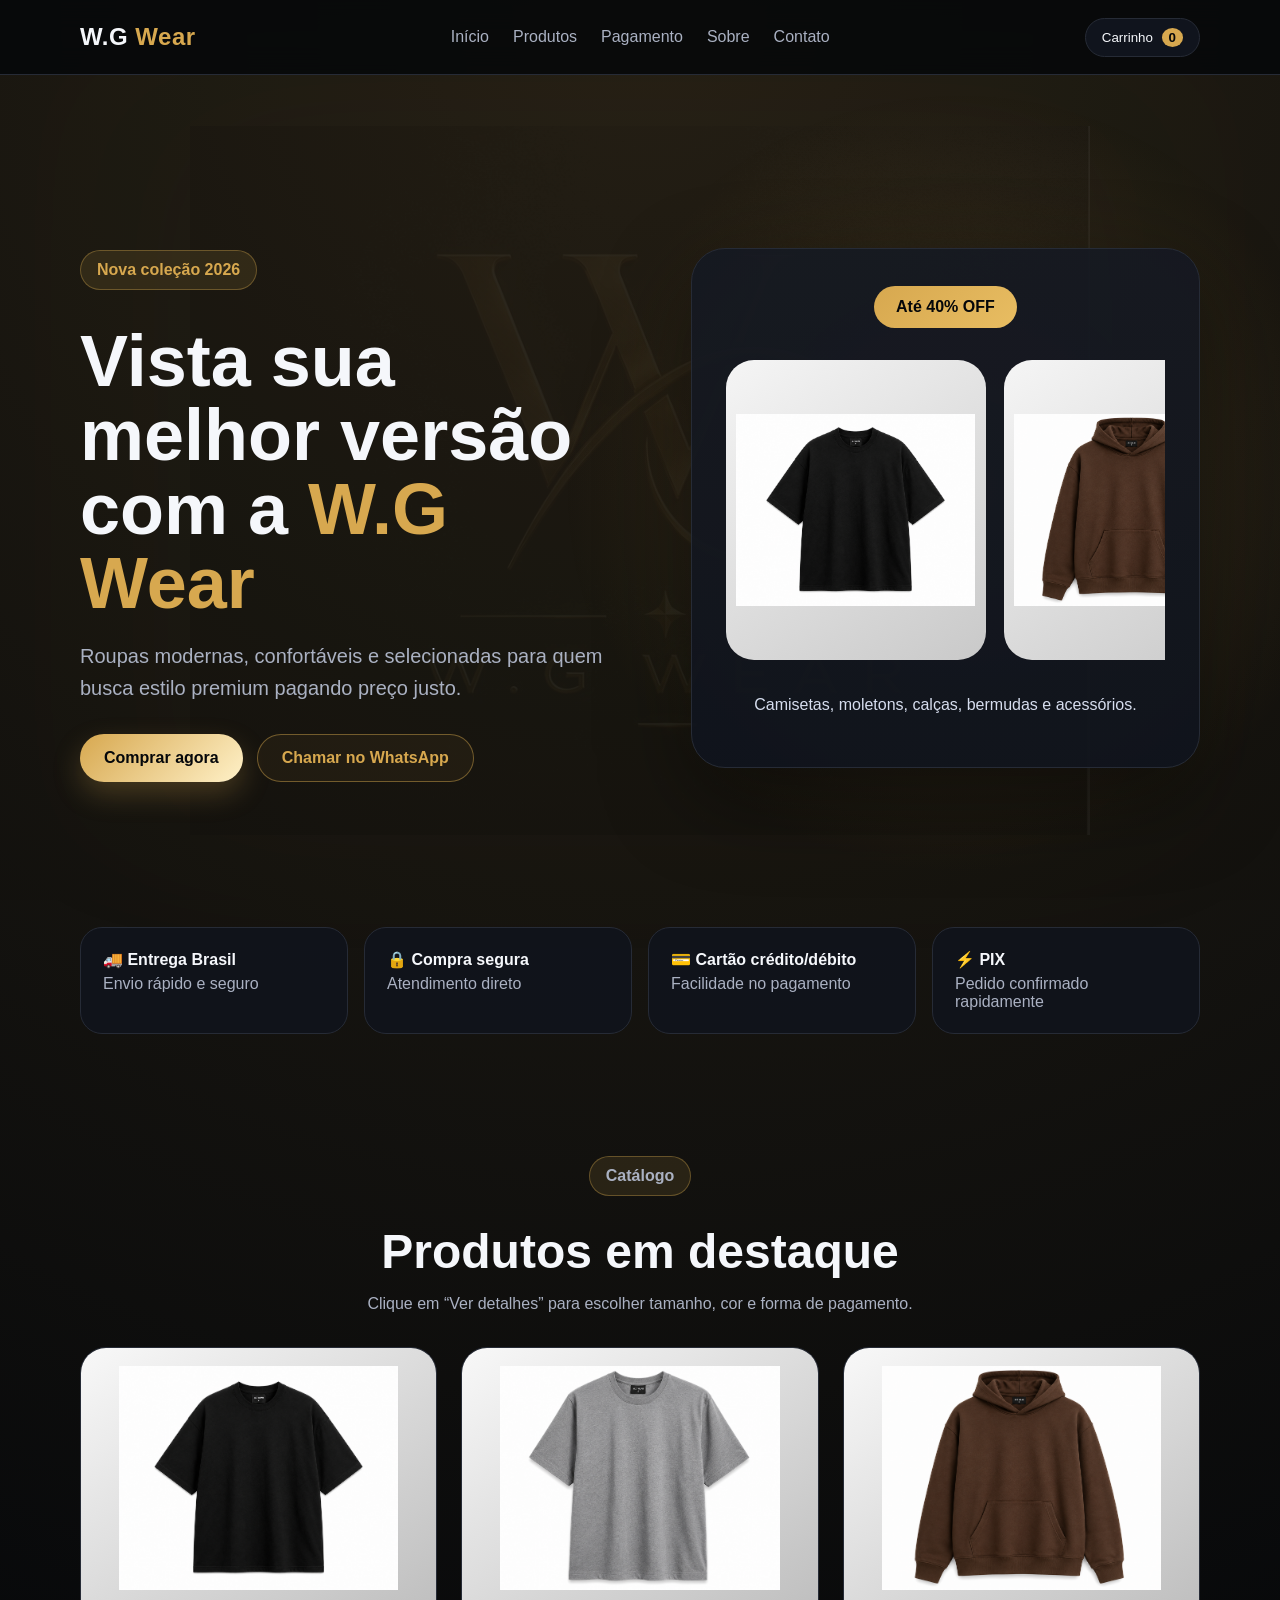
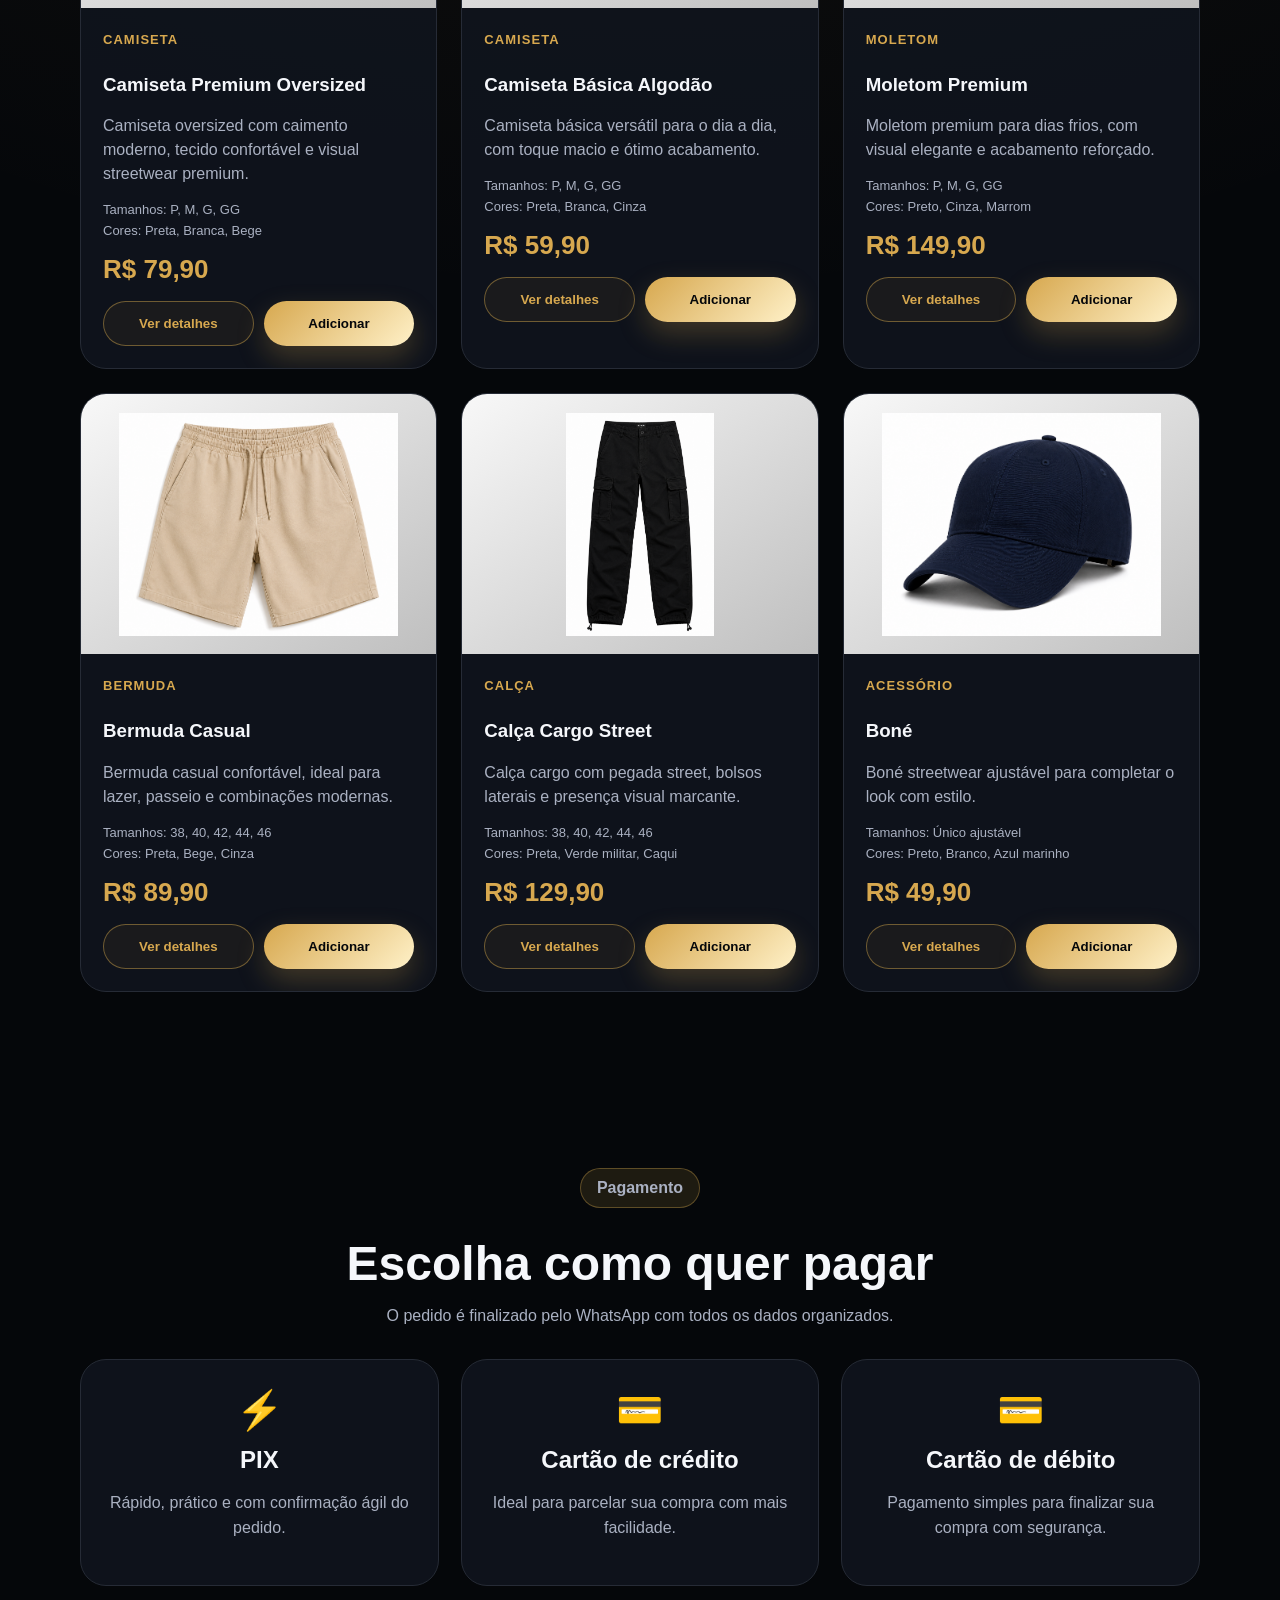
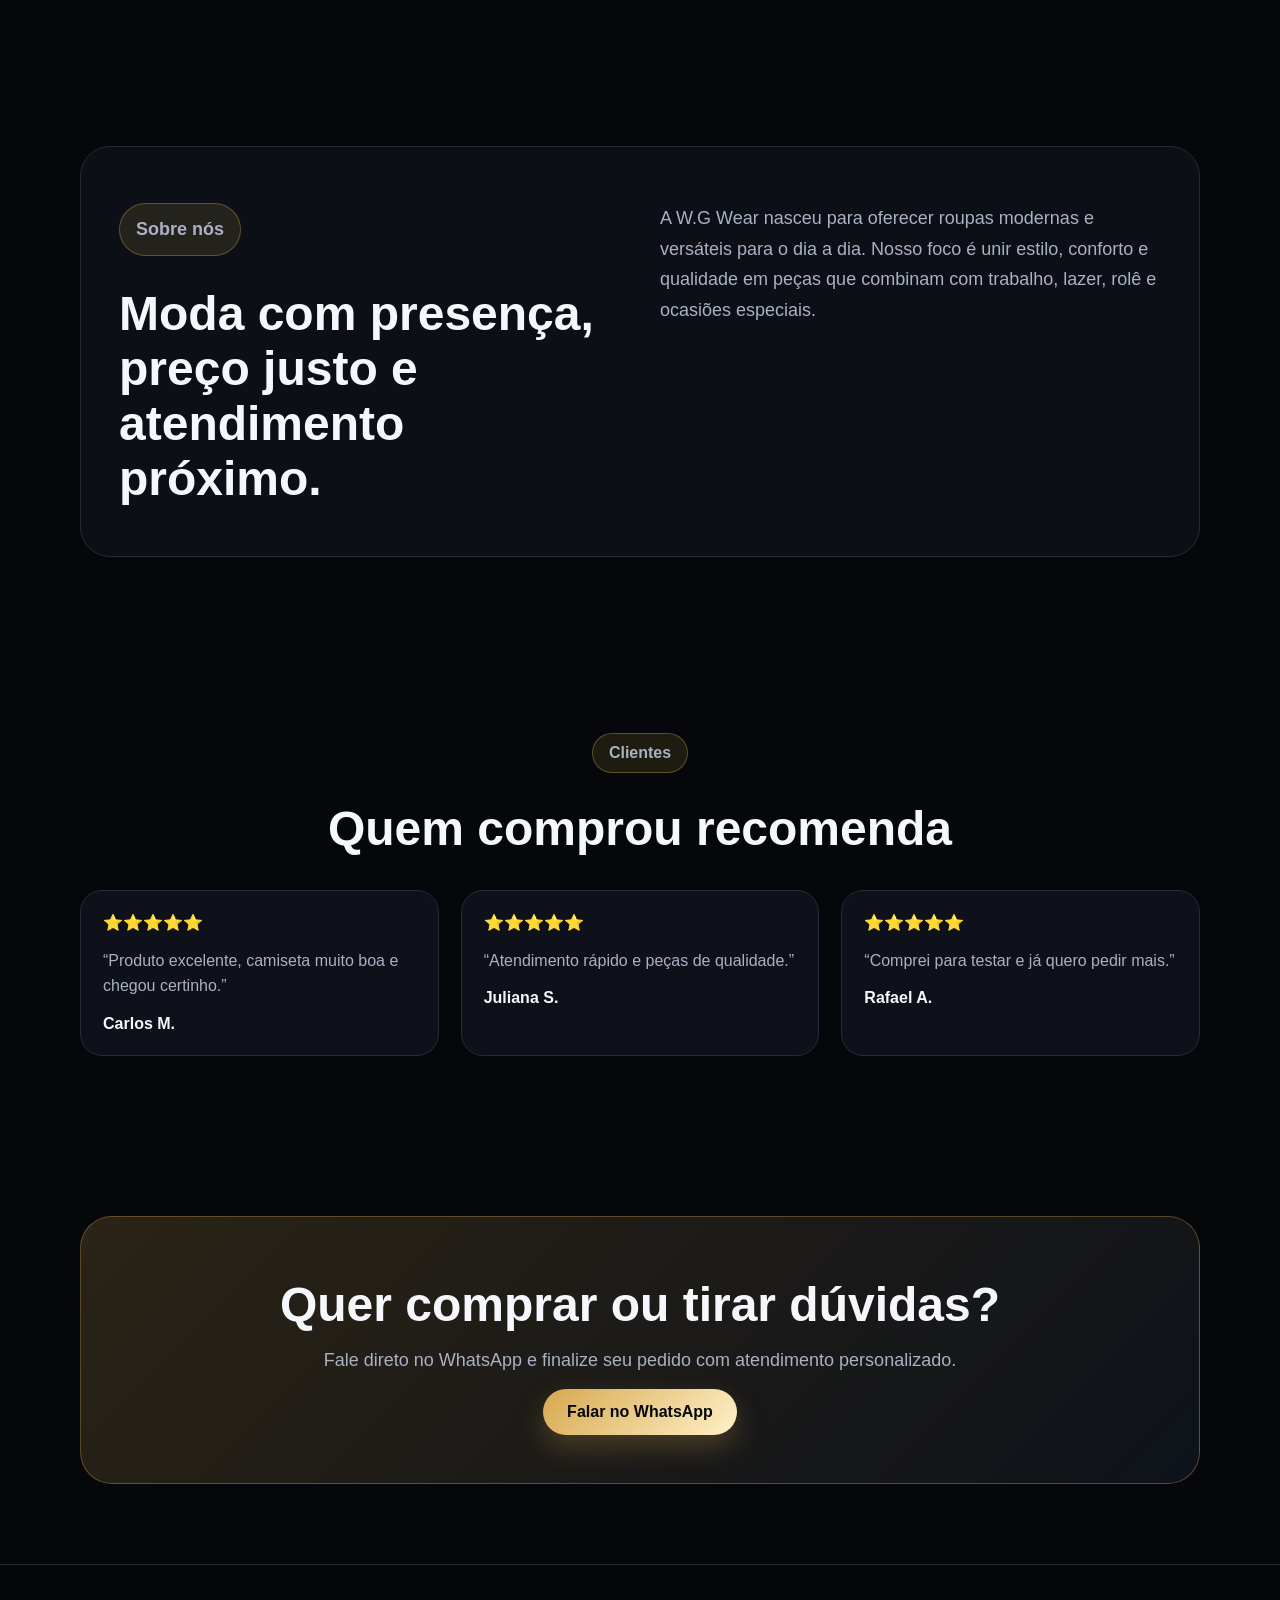
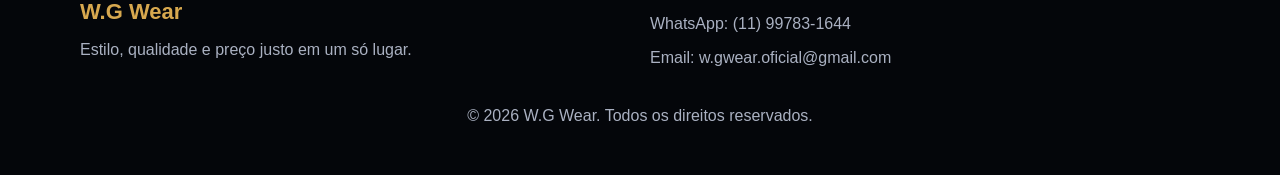
==== wemerson_imports_checkout_detalhes/index.html @ ca5bf0f8 "Add files via upload" ====
<!DOCTYPE html>
<html lang="pt-BR">
<head>
  <meta charset="UTF-8" />
  <meta name="viewport" content="width=device-width, initial-scale=1.0" />
  <title>W.G Wear | Moda Masculina e Feminina</title>
  <meta name="description" content="W.G Wear: roupas modernas, camisetas premium, moletons, bermudas e acessórios com PIX, cartão de crédito e débito." />
  <meta name="keywords" content="W.G Wear, loja de roupa, camisetas, moda masculina, streetwear, roupas importadas" />
  <meta name="author" content="W.G Wear" />
  <meta property="og:title" content="W.G Wear" />
  <meta property="og:description" content="Estilo, qualidade e preço justo em um só lugar." />
  <meta property="og:type" content="website" />
  <meta property="og:image" content="assets/logo-bg.png" />
  <link rel="icon" href="assets/logo-bg.png" type="image/png" />
  <link rel="stylesheet" href="style.css" />
</head>
<body>
  <div class="site-bg-logo" aria-hidden="true"></div>

  <header class="topbar">
    <div class="container nav">
      <a href="#inicio" class="brand">W.G <span>Wear</span></a>
      <nav class="menu" id="menu">
        <a href="#inicio">Início</a>
        <a href="#produtos">Produtos</a>
        <a href="#pagamento">Pagamento</a>
        <a href="#sobre">Sobre</a>
        <a href="#contato">Contato</a>
      </nav>
      <button class="cart-btn" onclick="toggleCart()">Carrinho <strong id="cartCount">0</strong></button>
      <button class="hamb" onclick="toggleMenu()" aria-label="Abrir menu">☰</button>
    </div>
  </header>

  <main id="inicio">
    <section class="hero">
      <div class="container hero-grid">
        <div class="hero-copy">
          <p class="tag">Nova coleção 2026</p>
          <h1>Vista sua melhor versão com a <span>W.G Wear</span></h1>
          <p class="hero-text">Roupas modernas, confortáveis e selecionadas para quem busca estilo premium pagando preço justo.</p>
          <div class="hero-actions">
            <a class="btn primary" href="#produtos">Comprar agora</a>
            <a class="btn secondary" href="https://wa.me/5511997831644?text=Ol%C3%A1%2C%20vim%20pelo%20site%20Wemerson%20Imports" target="_blank">Chamar no WhatsApp</a>
          </div>
        </div>

        <div class="hero-card">
          <div class="discount">Até 40% OFF</div>
          <div class="hero-slider" aria-label="Vitrine de roupas W.G Wear">
            <div class="hero-track">
              <div class="hero-slide"><img src="assets/Camiseta Primium Oversized Preta.png" alt="Camiseta oversized"></div>
              <div class="hero-slide"><img src="assets/moletom-premium.png" alt="Moletom premium"></div>
              <div class="hero-slide"><img src="assets/calca-cargo.png" alt="Calça cargo street"></div>
              <div class="hero-slide"><img src="assets/bermuda-casual.png" alt="Bermuda casual"></div>
              <div class="hero-slide"><img src="assets/bone-basico.png" alt="Boné"></div>
              <div class="hero-slide"><img src="assets/Camiseta Primium Oversized Preta.png" alt="Camiseta oversized"></div>
              <div class="hero-slide"><img src="assets/moletom-premium.png" alt="Moletom premium"></div>
              <div class="hero-slide"><img src="assets/calca-cargo.png" alt="Calça cargo street"></div>
              <div class="hero-slide"><img src="assets/bermuda-casual.png" alt="Bermuda casual"></div>
              <div class="hero-slide"><img src="assets/bone-basico.png" alt="Boné"></div>
            </div>
          </div>
          <p>Camisetas, moletons, calças, bermudas e acessórios.</p>
        </div>
      </div>
    </section>

    <section class="benefits">
      <div class="container benefits-grid">
        <div><strong>🚚 Entrega Brasil</strong><span>Envio rápido e seguro</span></div>
        <div><strong>🔒 Compra segura</strong><span>Atendimento direto</span></div>
        <div><strong>💳 Cartão crédito/débito</strong><span>Facilidade no pagamento</span></div>
        <div><strong>⚡ PIX</strong><span>Pedido confirmado rapidamente</span></div>
      </div>
    </section>

    <section id="produtos" class="products-section">
      <div class="container section-head">
        <p class="tag">Catálogo</p>
        <h2>Produtos em destaque</h2>
        <p>Clique em “Ver detalhes” para escolher tamanho, cor e forma de pagamento.</p>
      </div>
      <div class="container products" id="products"></div>
    </section>

    <section id="pagamento" class="payment-section">
      <div class="container section-head">
        <p class="tag">Pagamento</p>
        <h2>Escolha como quer pagar</h2>
        <p>O pedido é finalizado pelo WhatsApp com todos os dados organizados.</p>
      </div>
      <div class="container payment-grid">
        <article><span>⚡</span><h3>PIX</h3><p>Rápido, prático e com confirmação ágil do pedido.</p></article>
        <article><span>💳</span><h3>Cartão de crédito</h3><p>Ideal para parcelar sua compra com mais facilidade.</p></article>
        <article><span>💳</span><h3>Cartão de débito</h3><p>Pagamento simples para finalizar sua compra com segurança.</p></article>
      </div>
    </section>

    <section id="sobre" class="about">
      <div class="container about-grid">
        <div>
          <p class="tag">Sobre nós</p>
          <h2>Moda com presença, preço justo e atendimento próximo.</h2>
        </div>
        <p>A W.G Wear nasceu para oferecer roupas modernas e versáteis para o dia a dia. Nosso foco é unir estilo, conforto e qualidade em peças que combinam com trabalho, lazer, rolê e ocasiões especiais.</p>
      </div>
    </section>

    <section class="reviews">
      <div class="container section-head">
        <p class="tag">Clientes</p>
        <h2>Quem comprou recomenda</h2>
      </div>
      <div class="container reviews-grid">
        <article>⭐⭐⭐⭐⭐<p>“Produto excelente, camiseta muito boa e chegou certinho.”</p><strong>Carlos M.</strong></article>
        <article>⭐⭐⭐⭐⭐<p>“Atendimento rápido e peças de qualidade.”</p><strong>Juliana S.</strong></article>
        <article>⭐⭐⭐⭐⭐<p>“Comprei para testar e já quero pedir mais.”</p><strong>Rafael A.</strong></article>
      </div>
    </section>

    <section id="contato" class="contact">
      <div class="container contact-box">
        <h2>Quer comprar ou tirar dúvidas?</h2>
        <p>Fale direto no WhatsApp e finalize seu pedido com atendimento personalizado.</p>
        <a class="btn primary" href="https://wa.me/5511997831644?text=Ol%C3%A1%2C%20tenho%20interesse%20nos%20produtos%20da%20Wemerson%20Imports" target="_blank">Falar no WhatsApp</a>
      </div>
    </section>
  </main>

  <aside class="cart" id="cart">
    <div class="cart-head">
      <h3>Seu carrinho</h3>
      <button onclick="toggleCart()">×</button>
    </div>
    <div id="cartItems" class="cart-items"></div>
    <div class="cart-footer">
      <label for="paymentMethod">Forma de pagamento</label>
      <select id="paymentMethod" onchange="renderCart()">
        <option value="PIX">PIX</option>
        <option value="Cartão de crédito">Cartão de crédito</option>
        <option value="Cartão de débito">Cartão de débito</option>
      </select>
      <strong>Total: <span id="cartTotal">R$ 0,00</span></strong>
      <button class="btn primary full" onclick="abrirCheckout()">Finalizar Pedido</button>
    </div>
  </aside>

   <div class="modal" id="productModal" aria-hidden="true">
    <div class="modal-overlay" onclick="closeProductModal()"></div>

    <div
      class="modal-content"
      role="dialog"
      aria-modal="true"
      aria-label="Detalhes do produto"
    >
      <button
        class="modal-close"
        onclick="closeProductModal()"
      >
        ×
      </button>

      <div id="modalBody"></div>
    </div>
  </div>

  <!-- MODAL CHECKOUT -->

  <div id="checkoutModal" class="checkout-modal">

    <div class="checkout-content">

      <div class="checkout-head">
        <h2>Finalizar Pedido</h2>

        <button onclick="fecharCheckout()">
          ×
        </button>
      </div>

      <div class="checkout-form">

        <input
          type="text"
          id="nomeCliente"
          placeholder="Nome Completo"
          required
        >

        <input
          type="tel"
          id="telefoneCliente"
          placeholder="WhatsApp"
          required
        >

        <input
          type="text"
          id="cpfCliente"
          placeholder="CPF"
        >

        <input
          type="text"
          id="cepCliente"
          placeholder="CEP"
        >

        <input
          type="text"
          id="enderecoCliente"
          placeholder="Rua / Avenida"
        >

        <input
          type="text"
          id="numeroCliente"
          placeholder="Número"
        >

        <input
          type="text"
          id="complementoCliente"
          placeholder="Complemento"
        >

        <input
          type="text"
          id="bairroCliente"
          placeholder="Bairro"
        >

        <input
          type="text"
          id="cidadeCliente"
          placeholder="Cidade"
        >

        <label>
          Forma de pagamento
        </label>

        <select id="pagamentoCliente">

          <option value="PIX">
            PIX
          </option>

          <option value="Cartão de Crédito">
            Cartão de Crédito
          </option>

          <option value="Cartão de Débito">
            Cartão de Débito
          </option>

        </select>

        <button
          class="btn primary full"
          onclick="enviarPedidoWhatsapp()"
        >
          Finalizar Pedido
        </button>

      </div>

    </div>

  </div>

  <footer>
    <div class="container footer-grid">
      <div>
        <strong>W.G Wear</strong>
        <p>
          Estilo, qualidade e preço justo em um só lugar.
        </p>
      </div>

      <div>
        <p>WhatsApp: (11) 99783-1644</p>
        <p>Email: w.gwear.oficial@gmail.com</p>
      </div>
    </div>

    <p class="copy">
      © 2026 W.G Wear. Todos os direitos reservados.
    </p>
  </footer>

  <script src="script.js"></script>
</body>
</html>
---- wemerson_imports_checkout_detalhes/style.css ----
:root {
  --bg: #05070a;
  --card: #10141d;
  --card2: #151922;
  --text: #f5f7fb;
  --muted: #aab1c2;
  --gold: #d7a84f;
  --gold2: #fff1c8;
  --line: #262b36;
}
* {
  box-sizing: border-box;
}
html {
  scroll-behavior: smooth;
}
body {
  margin: 0;
  font-family: Arial, Helvetica, sans-serif;
  background:
    radial-gradient(
      circle at 50% 0%,
      rgba(215, 168, 79, 0.16),
      transparent 38%
    ),
    var(--bg);
  color: var(--text);
  overflow-x: hidden;
}
a {
  text-decoration: none;
  color: inherit;
}
.container {
  width: min(1120px, 92%);
  margin: auto;
}
.site-bg-logo{
    position: fixed;
    inset: 0;

    background-image: url('assets/logo-bg.png');
    background-repeat: no-repeat;

    background-position: center 14vh;
    background-size: min(85vw, 900px);

    opacity: 0.08;

    filter: drop-shadow(
        0 0 80px rgba(215,168,79,.35)
    );

    pointer-events: none;
    z-index: -1;
}

.site-bg-logo::after{
    content: "";
    position: absolute;
    inset: 0;
    background: rgba(5,7,10,.20);
}
.site-bg-logo:after {
  content: "";
  position: absolute;
  inset: 0;
  background: rgba(5, 7, 10, 0.35);
}
.topbar {
  position: sticky;
  top: 0;
  z-index: 20;
  background: rgba(5, 7, 10, 0.86);
  backdrop-filter: blur(14px);
  border-bottom: 1px solid var(--line);
}
.nav {
  height: 74px;
  display: flex;
  align-items: center;
  justify-content: space-between;
  gap: 20px;
}
.brand {
  font-size: 24px;
  font-weight: 900;
  letter-spacing: 0.5px;
}
.brand span,
.hero h1 span,
.tag {
  color: var(--gold);
}
.menu {
  display: flex;
  gap: 24px;
  color: var(--muted);
}
.menu a:hover {
  color: var(--gold);
}
.cart-btn,
.hamb {
  border: 1px solid var(--line);
  background: var(--card);
  color: var(--text);
  border-radius: 999px;
  padding: 11px 16px;
  cursor: pointer;
}
.cart-btn strong {
  background: var(--gold);
  color: #05070a;
  border-radius: 50%;
  padding: 2px 7px;
  margin-left: 5px;
}
.hamb {
  display: none;
}
.hero {
  min-height: calc(100vh - 74px);
  display: flex;
  align-items: center;
  position: relative;
}
.hero:before {
  content: "";
  position: absolute;
  inset: 0;
  background: radial-gradient(
    circle at 75% 50%,
    rgba(215, 168, 79, 0.16),
    transparent 38%
  );
  pointer-events: none;
}
.hero-grid {
  display: grid;
  grid-template-columns: 1.05fr 0.95fr;
  gap: 48px;
  align-items: center;
  position: relative;
}
.tag {
  display: inline-block;
  background: rgba(215, 168, 79, 0.12);
  border: 1px solid rgba(215, 168, 79, 0.35);
  padding: 10px 16px;
  border-radius: 999px;
  font-weight: 800;
}
.hero h1 {
  font-size: clamp(40px, 6vw, 72px);
  line-height: 1.03;
  margin: 18px 0;
}
.hero-text {
  font-size: 20px;
  color: var(--muted);
  max-width: 650px;
  line-height: 1.6;
}
.hero-actions {
  display: flex;
  gap: 14px;
  flex-wrap: wrap;
  margin-top: 30px;
}
.btn {
  display: inline-flex;
  align-items: center;
  justify-content: center;
  border: 0;
  border-radius: 999px;
  padding: 14px 24px;
  font-weight: 900;
  cursor: pointer;
  transition: 0.25s;
}
.btn.primary {
  background: linear-gradient(135deg, var(--gold), var(--gold2));
  color: #05070a;
  box-shadow: 0 12px 28px rgba(215, 168, 79, 0.25);
}
.btn.secondary {
  border: 1px solid rgba(215, 168, 79, 0.45);
  color: var(--gold);
  background: rgba(215, 168, 79, 0.06);
}
.btn:hover {
  transform: translateY(-3px);
}
.full {
  width: 100%;
}
.hero-card {
  background: linear-gradient(
    180deg,
    rgba(21, 25, 34, 0.92),
    rgba(16, 20, 29, 0.92)
  );
  border: 1px solid var(--line);
  border-radius: 34px;
  min-height: 520px;
  padding: 34px;
  display: flex;
  flex-direction: column;
  justify-content: center;
  align-items: center;
  text-align: center;
  box-shadow: 0 30px 90px rgba(0, 0, 0, 0.42);
  overflow: hidden;
}
.discount {
  background: linear-gradient(135deg, var(--gold), #e8bd62);
  color: #05070a;
  border-radius: 999px;
  font-weight: 900;
  padding: 12px 22px;
  margin-bottom: 24px;
}
.hero-slider {
  width: 100%;
  overflow: hidden;
  padding: 8px 0 20px;
}
.hero-track {
  display: flex;
  width: max-content;
  gap: 18px;
  animation: slideClothes 22s linear infinite;
}
.hero-slide {
  width: 260px;
  height: 300px;
  flex: 0 0 260px;
  background: linear-gradient(145deg, #f5f5f5, #c9c9c9);
  border-radius: 28px;
  display: flex;
  align-items: center;
  justify-content: center;
  overflow: hidden;
}
.hero-slide img {
  width: 92%;
  height: 92%;
  object-fit: contain;
}
.hero-card p {
  color: #d7deef;
}
@keyframes slideClothes {
  from {
    transform: translateX(0);
  }
  to {
    transform: translateX(calc(-50% - 45px));
  }
}
.benefits {
  padding: 26px 0;
}
.benefits-grid {
  display: grid;
  grid-template-columns: repeat(4, 1fr);
  gap: 16px;
}
.benefits-grid div,
.reviews-grid article {
  background: rgba(16, 20, 29, 0.88);
  border: 1px solid var(--line);
  border-radius: 22px;
  padding: 22px;
}
.benefits-grid span {
  display: block;
  color: var(--muted);
  margin-top: 6px;
}
.products-section,
.reviews,
.about,
.contact {
  padding: 80px 0;
}
.section-head {
  text-align: center;
  margin-bottom: 34px;
}
.section-head h2,
.about h2,
.contact h2 {
  font-size: clamp(32px, 4vw, 48px);
  margin: 12px 0;
}
.section-head p {
  color: var(--muted);
}
.products {
  display: grid;
  grid-template-columns: repeat(3, 1fr);
  gap: 24px;
}
.product {
  background: rgba(16, 20, 29, 0.9);
  border: 1px solid var(--line);
  border-radius: 26px;
  overflow: hidden;
  transition: 0.25s;
}
.product:hover {
  transform: translateY(-8px);
  border-color: rgba(215, 168, 79, 0.55);
}
.product-img {
  height: 260px;
  background: linear-gradient(145deg, #f8f8f8, #bfbfbf);
  display: flex;
  align-items: center;
  justify-content: center;
}
.product-img img {
  width: 86%;
  height: 86%;
  object-fit: contain;
  transition: 0.25s;
}
.product:hover img {
  transform: scale(1.06);
}
.product-body {
  padding: 22px;
}
.product-body p {
  color: var(--muted);
  line-height: 1.5;
}
.price {
  font-size: 26px;
  font-weight: 900;
  color: var(--gold);
  margin: 16px 0;
}
.about-grid {
  display: grid;
  grid-template-columns: 1fr 1fr;
  gap: 40px;
  background: rgba(16, 20, 29, 0.72);
  border: 1px solid var(--line);
  border-radius: 30px;
  padding: 38px;
}
.about-grid p {
  color: var(--muted);
  font-size: 18px;
  line-height: 1.7;
}
.reviews-grid {
  display: grid;
  grid-template-columns: repeat(3, 1fr);
  gap: 22px;
}
.reviews-grid p {
  color: var(--muted);
  line-height: 1.6;
}
.contact-box {
  text-align: center;
  background: linear-gradient(
    135deg,
    rgba(215, 168, 79, 0.18),
    rgba(16, 20, 29, 0.88)
  );
  border: 1px solid rgba(215, 168, 79, 0.35);
  border-radius: 32px;
  padding: 48px;
}
.contact-box p {
  color: var(--muted);
  font-size: 18px;
}
.cart {
  position: fixed;
  top: 0;
  right: -420px;
  width: min(400px, 94vw);
  height: 100vh;
  background: #0d1118;
  border-left: 1px solid var(--line);
  z-index: 30;
  transition: 0.3s;
  display: flex;
  flex-direction: column;
}
.cart.open {
  right: 0;
}
.cart-head,
.cart-footer {
  padding: 20px;
  border-bottom: 1px solid var(--line);
  display: flex;
  align-items: center;
  justify-content: space-between;
}
.cart-head button,
.cart-item button {
  background: transparent;
  color: var(--gold);
  border: 0;
  font-size: 24px;
  cursor: pointer;
}
.cart-items {
  padding: 20px;
  overflow: auto;
  flex: 1;
}
.cart-item {
  display: flex;
  justify-content: space-between;
  gap: 14px;
  border-bottom: 1px solid var(--line);
  padding: 14px 0;
}
.cart-footer {
  border-top: 1px solid var(--line);
  border-bottom: 0;
  display: block;
}
.cart-footer strong {
  display: block;
  margin-bottom: 15px;
  font-size: 20px;
}
footer {
  border-top: 1px solid var(--line);
  padding: 34px 0;
  background: rgba(5, 7, 10, 0.9);
}
.footer-grid {
  display: grid;
  grid-template-columns: 1fr 1fr;
  gap: 20px;
  color: var(--muted);
}
.footer-grid strong {
  color: var(--gold);
  font-size: 22px;
}
.copy {
  text-align: center;
  color: var(--muted);
  margin-top: 24px;
}
@media (max-width: 850px) {
  .menu {
    display: none;
    position: absolute;
    top: 74px;
    left: 0;
    right: 0;
    background: #080b10;
    border-bottom: 1px solid var(--line);
    padding: 20px;
    flex-direction: column;
  }
  .menu.open {
    display: flex;
  }
  .hamb {
    display: block;
  }
  .hero-grid,
  .about-grid,
  .footer-grid {
    grid-template-columns: 1fr;
  }
  .hero {
    padding: 50px 0;
  }
  .products,
  .reviews-grid,
  .benefits-grid {
    grid-template-columns: 1fr;
  }
  .hero-card {
    min-height: 420px;
  }
  .hero-slide {
    width: 210px;
    height: 240px;
    flex-basis: 210px;
  }
  .cart-btn {
    padding: 10px 12px;
  }
 .site-bg-logo{
    background-size:700px;
    background-position:center 220px;
}
}

/* Melhorias: detalhes do produto, opções e pagamentos */
.product-click {
  width: 100%;
  padding: 0;
  border: 0;
  background: transparent;
  cursor: pointer;
  display: block;
}
.product-category {
  display: inline-block;
  color: var(--gold);
  font-size: 13px;
  font-weight: 900;
  text-transform: uppercase;
  letter-spacing: 0.08em;
  margin-bottom: 8px;
}
.product-meta {
  display: grid;
  gap: 6px;
  margin: 14px 0;
  color: var(--muted);
  font-size: 13px;
}
.product-actions {
  display: grid;
  grid-template-columns: 1fr 1fr;
  gap: 10px;
}
.payment-section {
  padding: 80px 0;
}
.payment-grid {
  display: grid;
  grid-template-columns: repeat(3, 1fr);
  gap: 22px;
}
.payment-grid article {
  background: rgba(16, 20, 29, 0.9);
  border: 1px solid var(--line);
  border-radius: 26px;
  padding: 28px;
  text-align: center;
  transition: 0.25s;
}
.payment-grid article:hover {
  transform: translateY(-6px);
  border-color: rgba(215, 168, 79, 0.55);
}
.payment-grid span {
  font-size: 38px;
}
.payment-grid h3 {
  font-size: 24px;
  margin: 14px 0 8px;
}
.payment-grid p {
  color: var(--muted);
  line-height: 1.6;
}
.cart-footer label {
  display: block;
  color: var(--muted);
  margin: 0 0 8px;
}
.cart-footer select {
  width: 100%;
  padding: 13px 14px;
  margin-bottom: 18px;
  border-radius: 14px;
  border: 1px solid var(--line);
  background: #111722;
  color: var(--text);
  outline: none;
}
.cart-actions {
  display: flex;
  align-items: center;
  gap: 8px;
  flex-wrap: wrap;
  justify-content: flex-end;
}
.cart-actions button {
  background: rgba(215, 168, 79, 0.08);
  border: 1px solid rgba(215, 168, 79, 0.28);
  color: var(--gold);
  border-radius: 999px;
  padding: 7px 10px;
  font-size: 13px;
}
.cart-actions span {
  font-weight: 900;
  color: var(--text);
}
.modal {
  position: fixed;
  inset: 0;
  z-index: 60;
  display: none;
}
.modal.open {
  display: block;
}
.modal-overlay {
  position: absolute;
  inset: 0;
  background: rgba(0, 0, 0, 0.72);
  backdrop-filter: blur(8px);
}
.modal-content {
  position: relative;
  width: min(980px, 94vw);
  max-height: 90vh;
  overflow: auto;
  margin: 5vh auto;
  background: linear-gradient(
    180deg,
    rgba(21, 25, 34, 0.98),
    rgba(10, 13, 19, 0.98)
  );
  border: 1px solid rgba(215, 168, 79, 0.35);
  border-radius: 30px;
  box-shadow: 0 30px 110px rgba(0, 0, 0, 0.65);
  padding: 26px;
}
.modal-close {
  position: absolute;
  top: 18px;
  right: 18px;
  width: 42px;
  height: 42px;
  border-radius: 50%;
  border: 1px solid var(--line);
  background: #0b0f16;
  color: var(--gold);
  font-size: 26px;
  cursor: pointer;
  z-index: 2;
}
.modal-grid {
  display: grid;
  grid-template-columns: 0.9fr 1.1fr;
  gap: 30px;
  align-items: center;
}
.modal-img {
  min-height: 470px;
  background: linear-gradient(145deg, #f8f8f8, #c8c8c8);
  border-radius: 24px;
  display: flex;
  align-items: center;
  justify-content: center;
  overflow: hidden;
}
.modal-img img {
  width: 88%;
  height: 88%;
  object-fit: contain;
}
.modal-info h2 {
  font-size: clamp(30px, 4vw, 46px);
  margin: 6px 0 10px;
}
.modal-info p {
  color: var(--muted);
  line-height: 1.6;
}
.option-block {
  margin: 18px 0;
}
.option-block strong {
  display: block;
  margin-bottom: 10px;
}
.option-list {
  display: flex;
  gap: 10px;
  flex-wrap: wrap;
}
.option-btn {
  border: 1px solid var(--line);
  background: rgba(255, 255, 255, 0.04);
  color: var(--text);
  border-radius: 999px;
  padding: 10px 14px;
  cursor: pointer;
  font-weight: 800;
}
.option-btn.selected {
  background: linear-gradient(135deg, var(--gold), var(--gold2));
  color: #05070a;
  border-color: transparent;
}
.details-list {
  display: grid;
  grid-template-columns: 1fr 1fr;
  gap: 8px 14px;
  padding: 0;
  margin: 20px 0;
  list-style: none;
}
.details-list li {
  color: var(--muted);
  position: relative;
  padding-left: 18px;
}
.details-list li:before {
  content: "✓";
  position: absolute;
  left: 0;
  color: var(--gold);
  font-weight: 900;
}
.modal-info .btn {
  margin-top: 10px;
}
@media (max-width: 850px) {

  .product-actions,
  .payment-grid,
  .modal-grid,
  .details-list {
    grid-template-columns: 1fr;
  }

  .modal-img {
    min-height: 300px;
  }

  .modal-content {
    padding: 20px;
    margin: 3vh auto;
    max-height: 94vh;
  }

  .payment-section {
    padding: 55px 0;
  }

  .site-bg-logo {
    background-size: 75vw;
    background-position: center 120px;
  }

}
.checkout-modal{
    position:fixed;
    inset:0;
    background:rgba(0,0,0,.85);
    display:none;
    justify-content:center;
    align-items:center;
    z-index:99999;
}

.checkout-modal.active{
    display:flex;
}

.checkout-content{
    background:#111827;
    width:95%;
    max-width:650px;
    border-radius:20px;
    padding:25px;
}

.checkout-head{
    display:flex;
    justify-content:space-between;
    align-items:center;
    margin-bottom:20px;
}

.checkout-head button{
    background:none;
    border:none;
    color:white;
    font-size:28px;
    cursor:pointer;
}

.checkout-form{
    display:grid;
    gap:12px;
}

.checkout-form input,
.checkout-form select{
    padding:14px;
    border-radius:10px;
    border:1px solid #2b3442;
    background:#1a2130;
    color:white;
}
.checkout-modal{
  overflow-y:auto;
  padding:20px;
  align-items:flex-start;
}

.checkout-content{
  max-height:90vh;
  overflow-y:auto;
  margin:auto;
}

.checkout-form{
  padding-bottom:30px;
}

.checkout-form button{
  margin-top:10px;
  flex-shrink:0;
}
@media (max-width: 600px){
  .checkout-modal{
    padding:10px;
  }

  .checkout-content{
    max-height:95vh;
    width:100%;
    border-radius:16px;
  }

  .checkout-form input,
  .checkout-form select{
    min-height:52px;
  }
}
/* Correção Vercel - garante que a primeira seção apareça */
main#inicio {
  display: block;
  padding-top: 0;
}

.hero {
  display: flex !important;
  visibility: visible !important;
  opacity: 1 !important;
  min-height: calc(100vh - 74px);
  padding-top: 120px;
  padding-bottom: 80px;
  scroll-margin-top: 90px;
}

.products-section {
  padding-top: 80px;
}
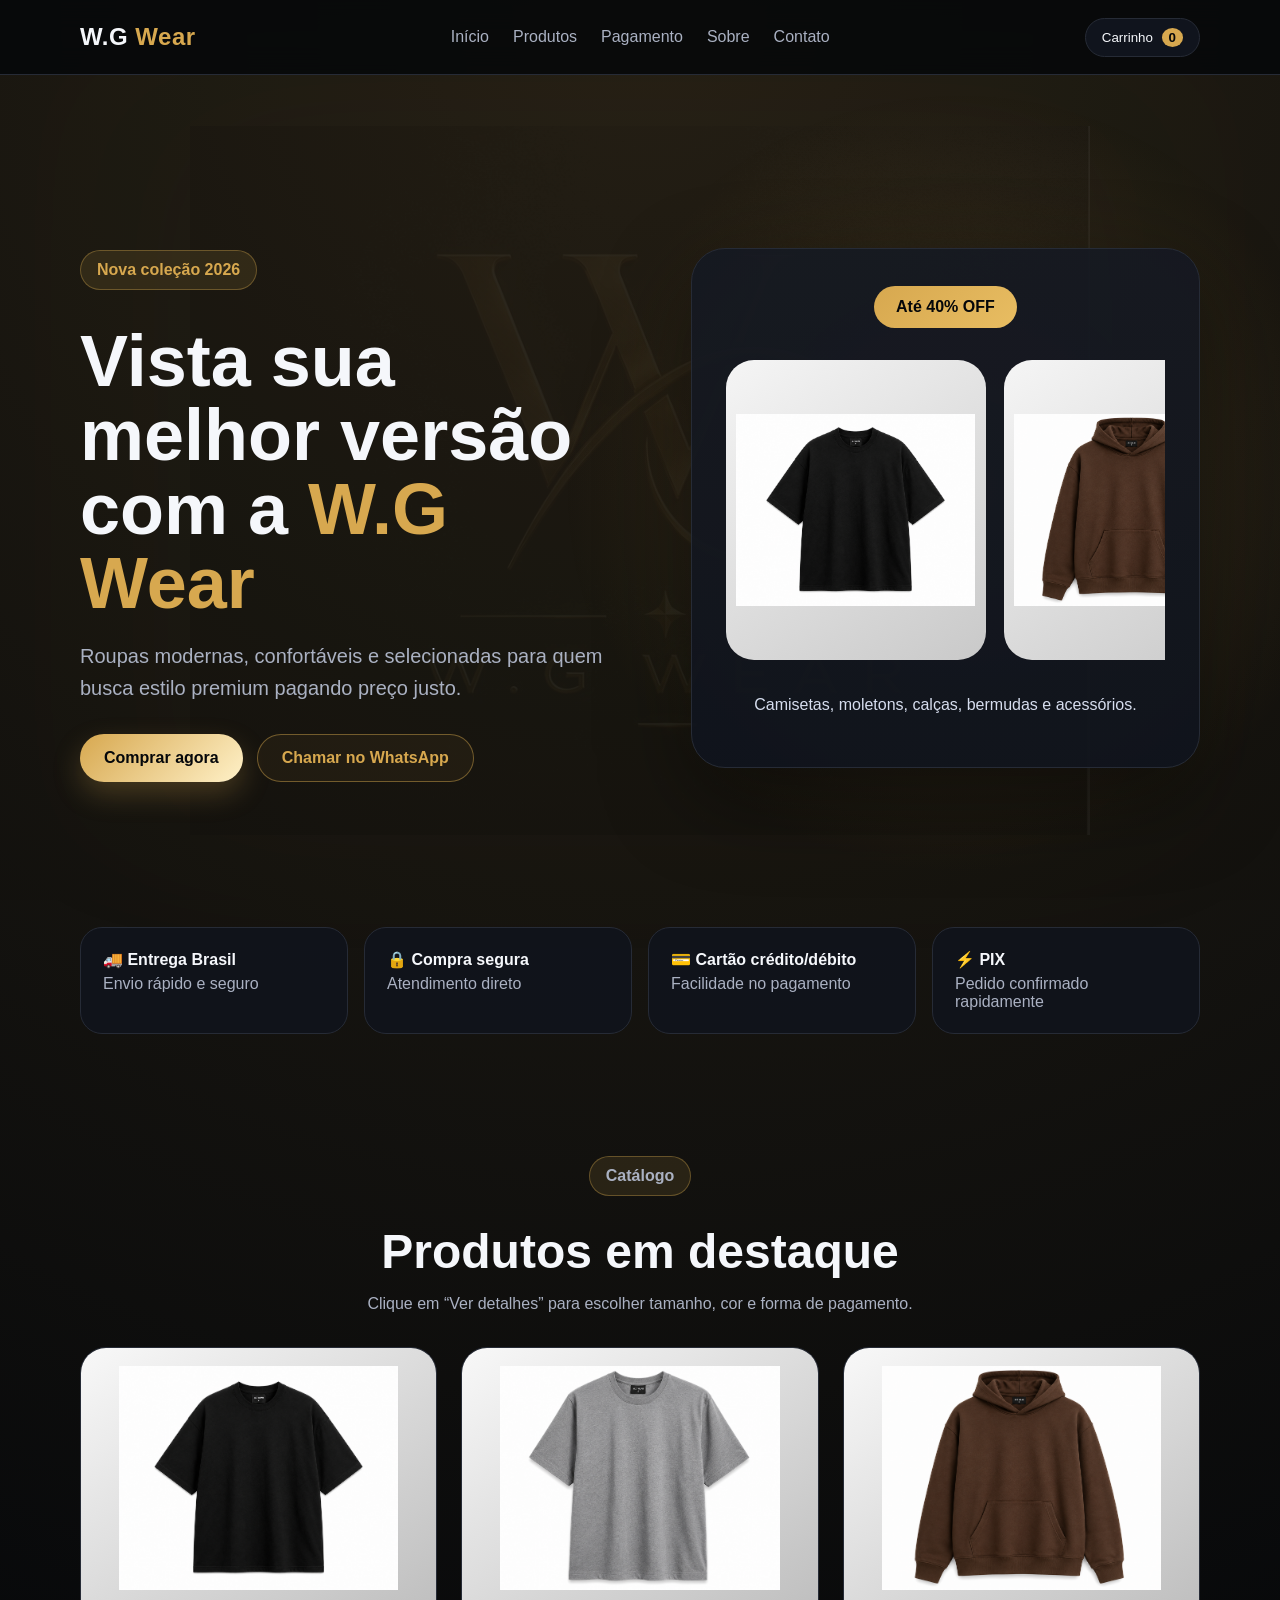
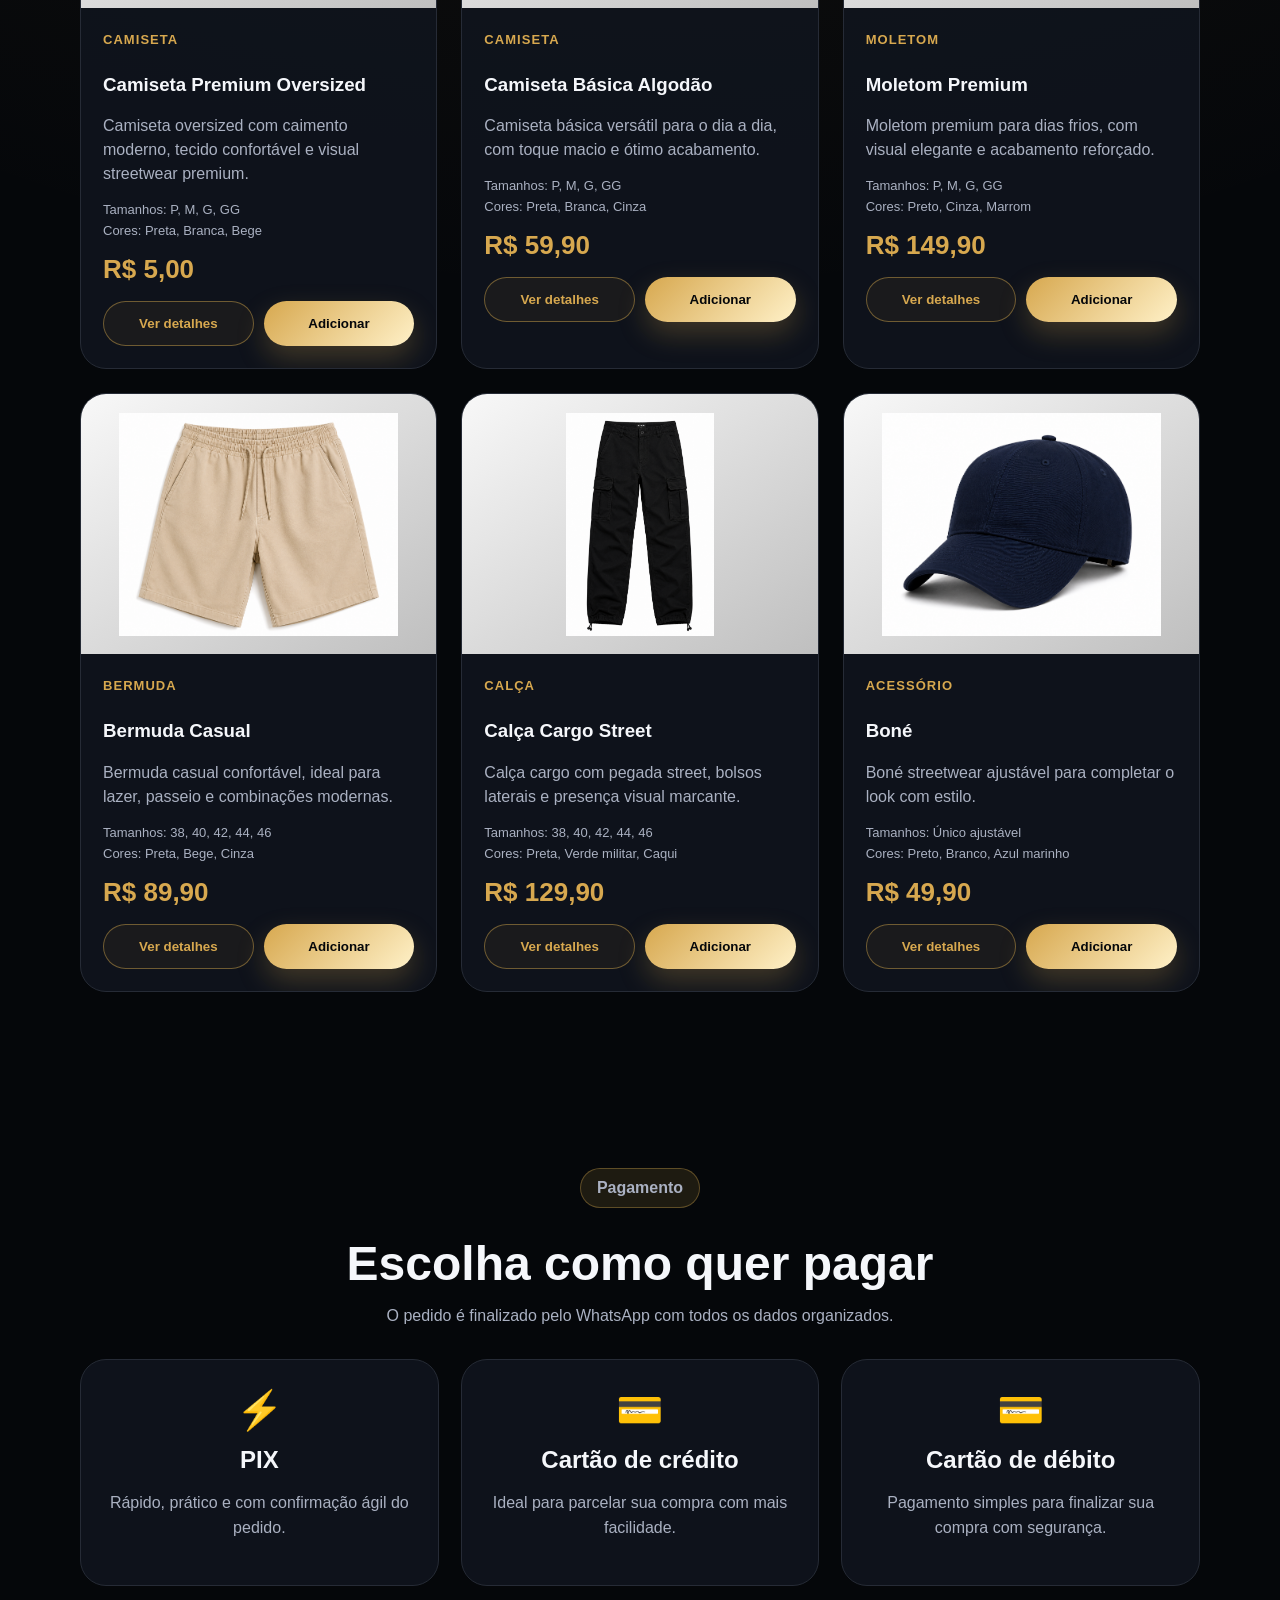
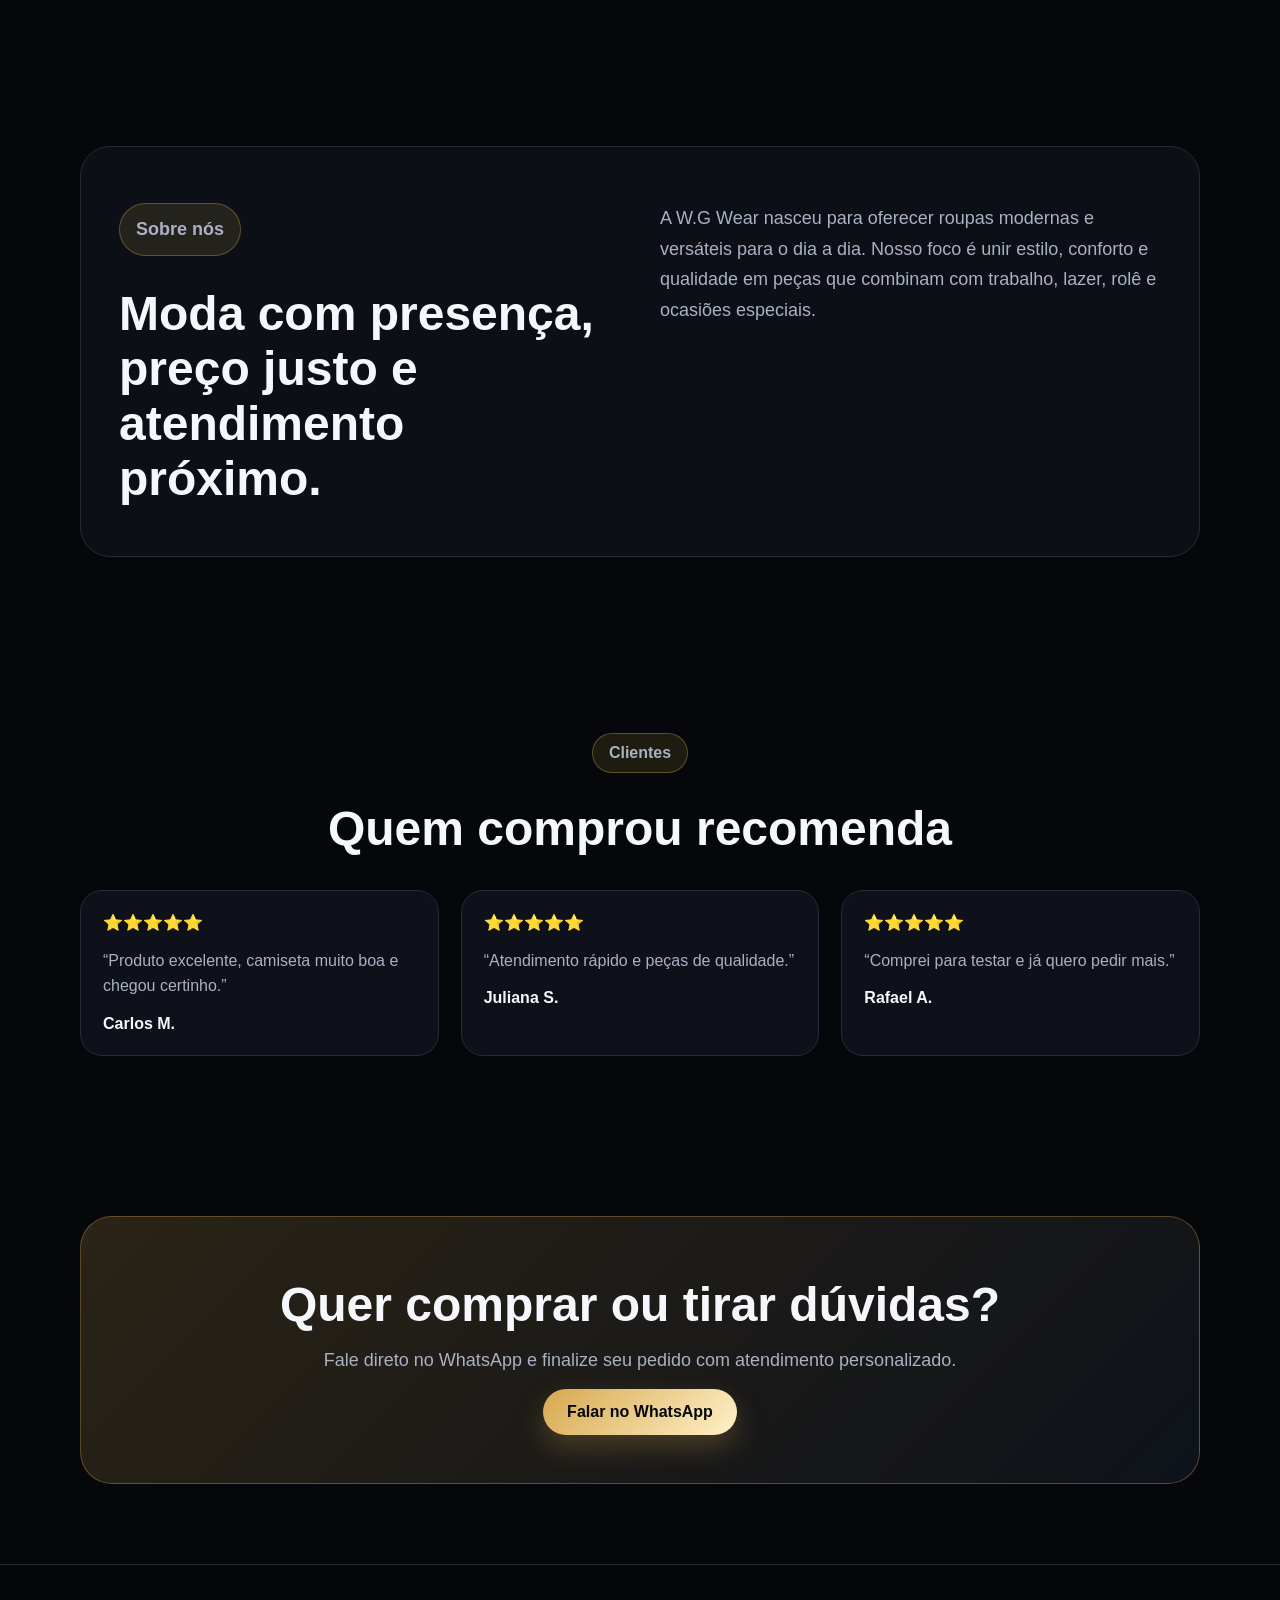
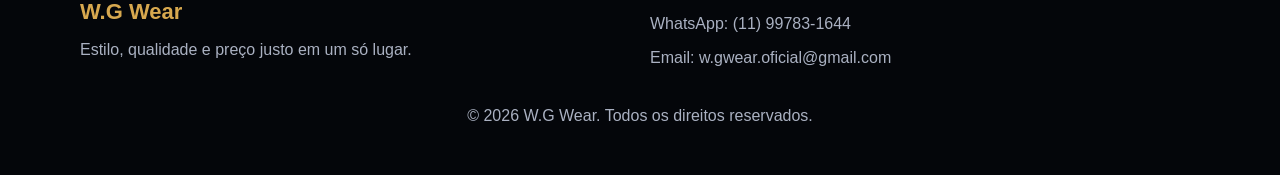
==== commit 8e6ddc69: "Add files via upload" ====
--- a/wemerson_imports_checkout_detalhes/index.html
+++ b/wemerson_imports_checkout_detalhes/index.html
@@ -41,7 +41,7 @@
           <p class="hero-text">Roupas modernas, confortáveis e selecionadas para quem busca estilo premium pagando preço justo.</p>
           <div class="hero-actions">
             <a class="btn primary" href="#produtos">Comprar agora</a>
-            <a class="btn secondary" href="https://wa.me/5511997831644?text=Ol%C3%A1%2C%20vim%20pelo%20site%20Wemerson%20Imports" target="_blank">Chamar no WhatsApp</a>
+            <a class="btn secondary" href="https://wa.me/5511997831644?text=Ol%C3%A1%2C%20vim%20pelo%20site%20W.G%20Wear%21%20Gostaria%20de%20mais%20informa%C3%A7%C3%B5es%20sobre%20os%20produtos." target="_blank">Chamar no WhatsApp</a>
           </div>
         </div>
 
@@ -183,114 +183,121 @@
       <div class="checkout-form">
 
         <input
-          type="text"
-          id="nomeCliente"
-          placeholder="Nome Completo"
-          required
-        >
-
-        <input
-          type="tel"
-          id="telefoneCliente"
-          placeholder="WhatsApp"
-          required
-        >
-
-        <input
-          type="text"
-          id="cpfCliente"
-          placeholder="CPF"
-        >
-
-        <input
-          type="text"
-          id="cepCliente"
-          placeholder="CEP"
-        >
-
-        <input
-          type="text"
-          id="enderecoCliente"
-          placeholder="Rua / Avenida"
-        >
-
-        <input
-          type="text"
-          id="numeroCliente"
-          placeholder="Número"
-        >
-
-        <input
-          type="text"
-          id="complementoCliente"
-          placeholder="Complemento"
-        >
-
-        <input
-          type="text"
-          id="bairroCliente"
-          placeholder="Bairro"
-        >
-
-        <input
-          type="text"
-          id="cidadeCliente"
-          placeholder="Cidade"
-        >
-
-        <label>
-          Forma de pagamento
-        </label>
-
-        <select id="pagamentoCliente">
-
-          <option value="PIX">
-            PIX
-          </option>
-
-          <option value="Cartão de Crédito">
-            Cartão de Crédito
-          </option>
-
-          <option value="Cartão de Débito">
-            Cartão de Débito
-          </option>
-
-        </select>
-
-        <button
-          class="btn primary full"
-          onclick="enviarPedidoWhatsapp()"
-        >
-          Finalizar Pedido
-        </button>
-
-      </div>
-
-    </div>
-
+  type="text"
+  id="nomeCliente"
+  placeholder="Nome Completo"
+  required
+>
+
+<input
+  type="tel"
+  id="telefoneCliente"
+  placeholder="WhatsApp"
+  required
+>
+
+<input
+  type="text"
+  id="cpfCliente"
+  placeholder="CPF"
+  required
+>
+
+<input
+  type="text"
+  id="cepCliente"
+  placeholder="CEP"
+  required
+>
+
+<input
+  type="text"
+  id="enderecoCliente"
+  placeholder="Rua / Avenida"
+  required
+>
+
+<input
+  type="text"
+  id="numeroCliente"
+  placeholder="Número"
+  required
+>
+
+<input
+  type="text"
+  id="complementoCliente"
+  placeholder="Complemento"
+  required
+>
+
+<input
+  type="text"
+  id="bairroCliente"
+  placeholder="Bairro"
+  required
+>
+
+<input
+  type="text"
+  id="cidadeCliente"
+  placeholder="Cidade"
+  required
+>
+
+<select id="pagamentoCliente" required>
+  <option value="" selected disabled>
+    Forma de pagamento
+  </option>
+
+  <option value="PIX">
+    PIX
+  </option>
+
+  <option value="Cartão de Crédito">
+    Cartão de Crédito
+  </option>
+
+  <option value="Cartão de Débito">
+    Cartão de Débito
+  </option>
+</select>
+
+<button
+  type="button"
+  id="btnFinalizarPagamento"
+  class="btn primary full"
+  onclick="finalizarPedidoMercadoPago()"
+>
+  Finalizar Pedido
+</button>
+
+</div>
+
+</div>
+
+</div>
+
+<footer>
+  <div class="container footer-grid">
+    <div>
+      <strong>W.G Wear</strong>
+      <p>
+        Estilo, qualidade e preço justo em um só lugar.
+      </p>
+    </div>
+
+    <div>
+      <p>WhatsApp: (11) 99783-1644</p>
+      <p>Email: w.gwear.oficial@gmail.com</p>
+    </div>
   </div>
 
-  <footer>
-    <div class="container footer-grid">
-      <div>
-        <strong>W.G Wear</strong>
-        <p>
-          Estilo, qualidade e preço justo em um só lugar.
-        </p>
-      </div>
-
-      <div>
-        <p>WhatsApp: (11) 99783-1644</p>
-        <p>Email: w.gwear.oficial@gmail.com</p>
-      </div>
-    </div>
-
-    <p class="copy">
-      © 2026 W.G Wear. Todos os direitos reservados.
-    </p>
-  </footer>
-
-  <script src="script.js"></script>
+  <p class="copy">
+    © 2026 W.G Wear. Todos os direitos reservados.
+  </p>
+</footer>
+
+<script src="script.js"></script>
 </body>
 </html>
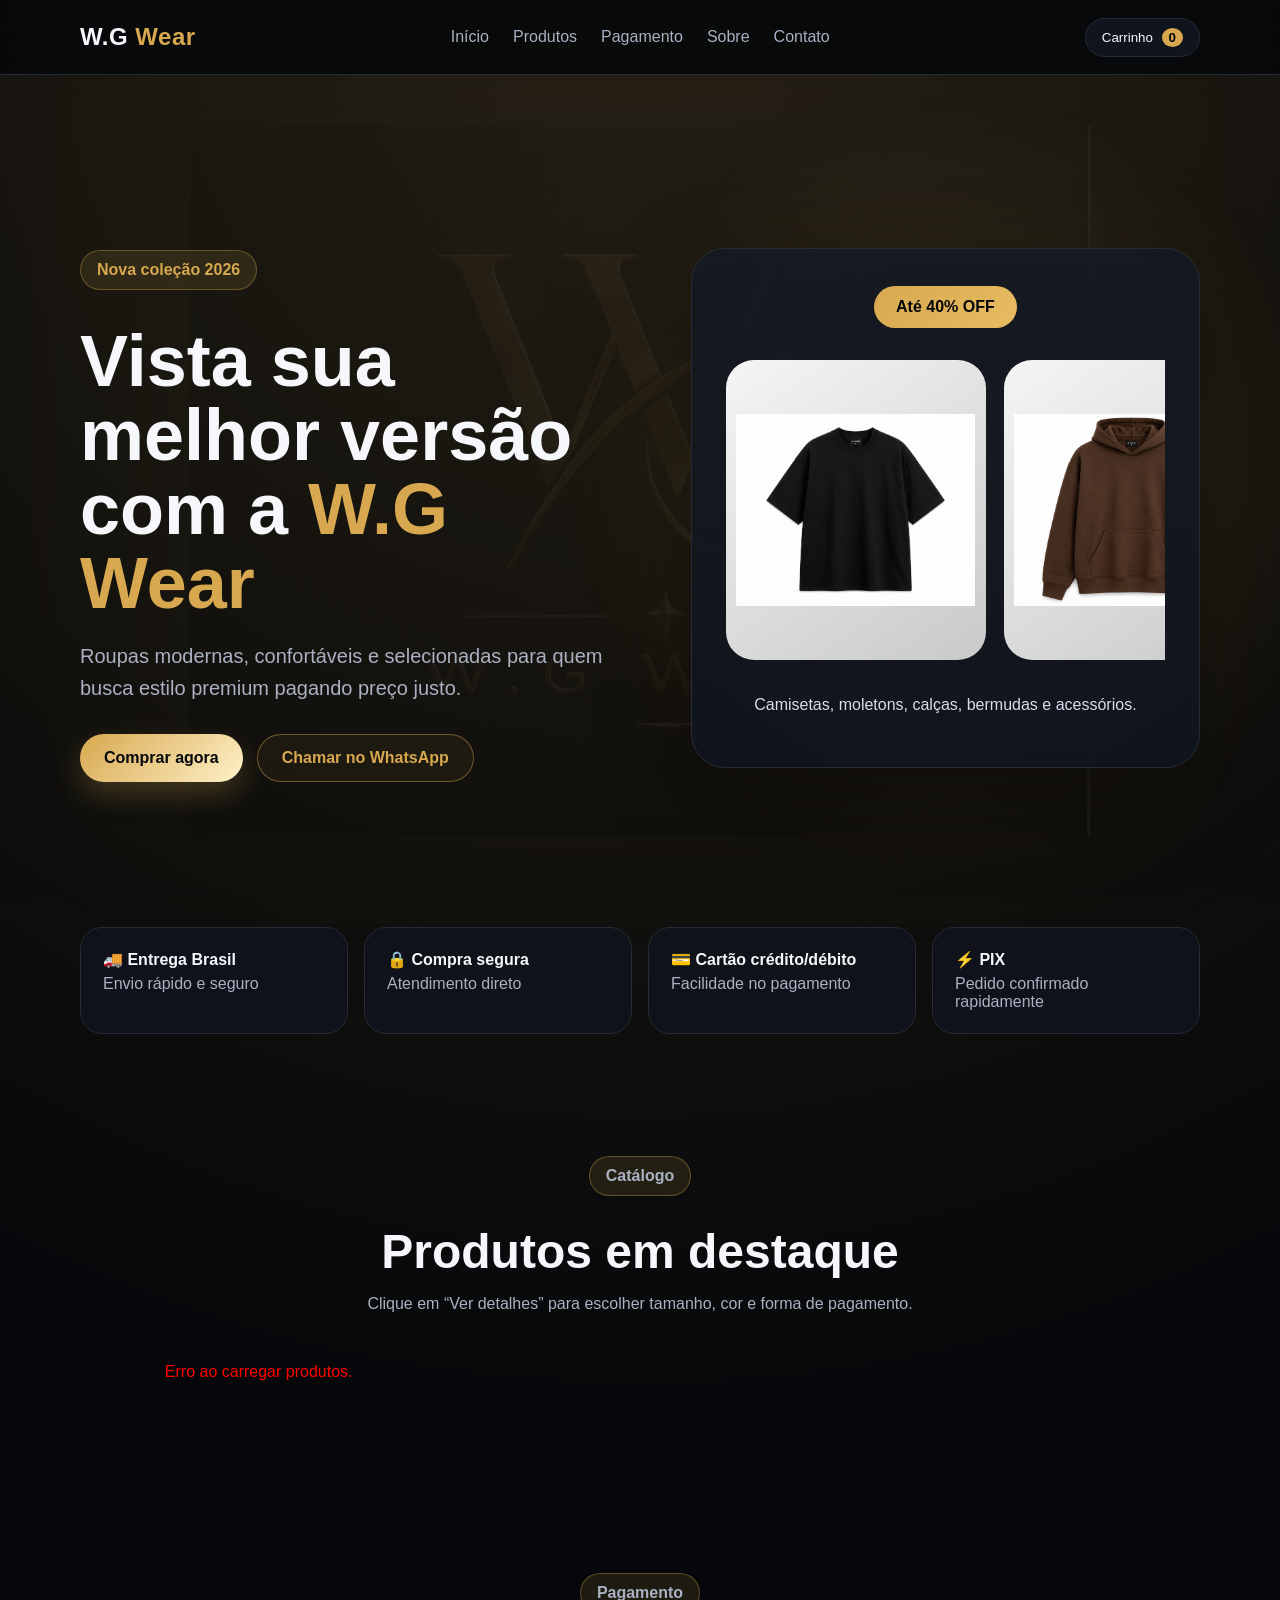
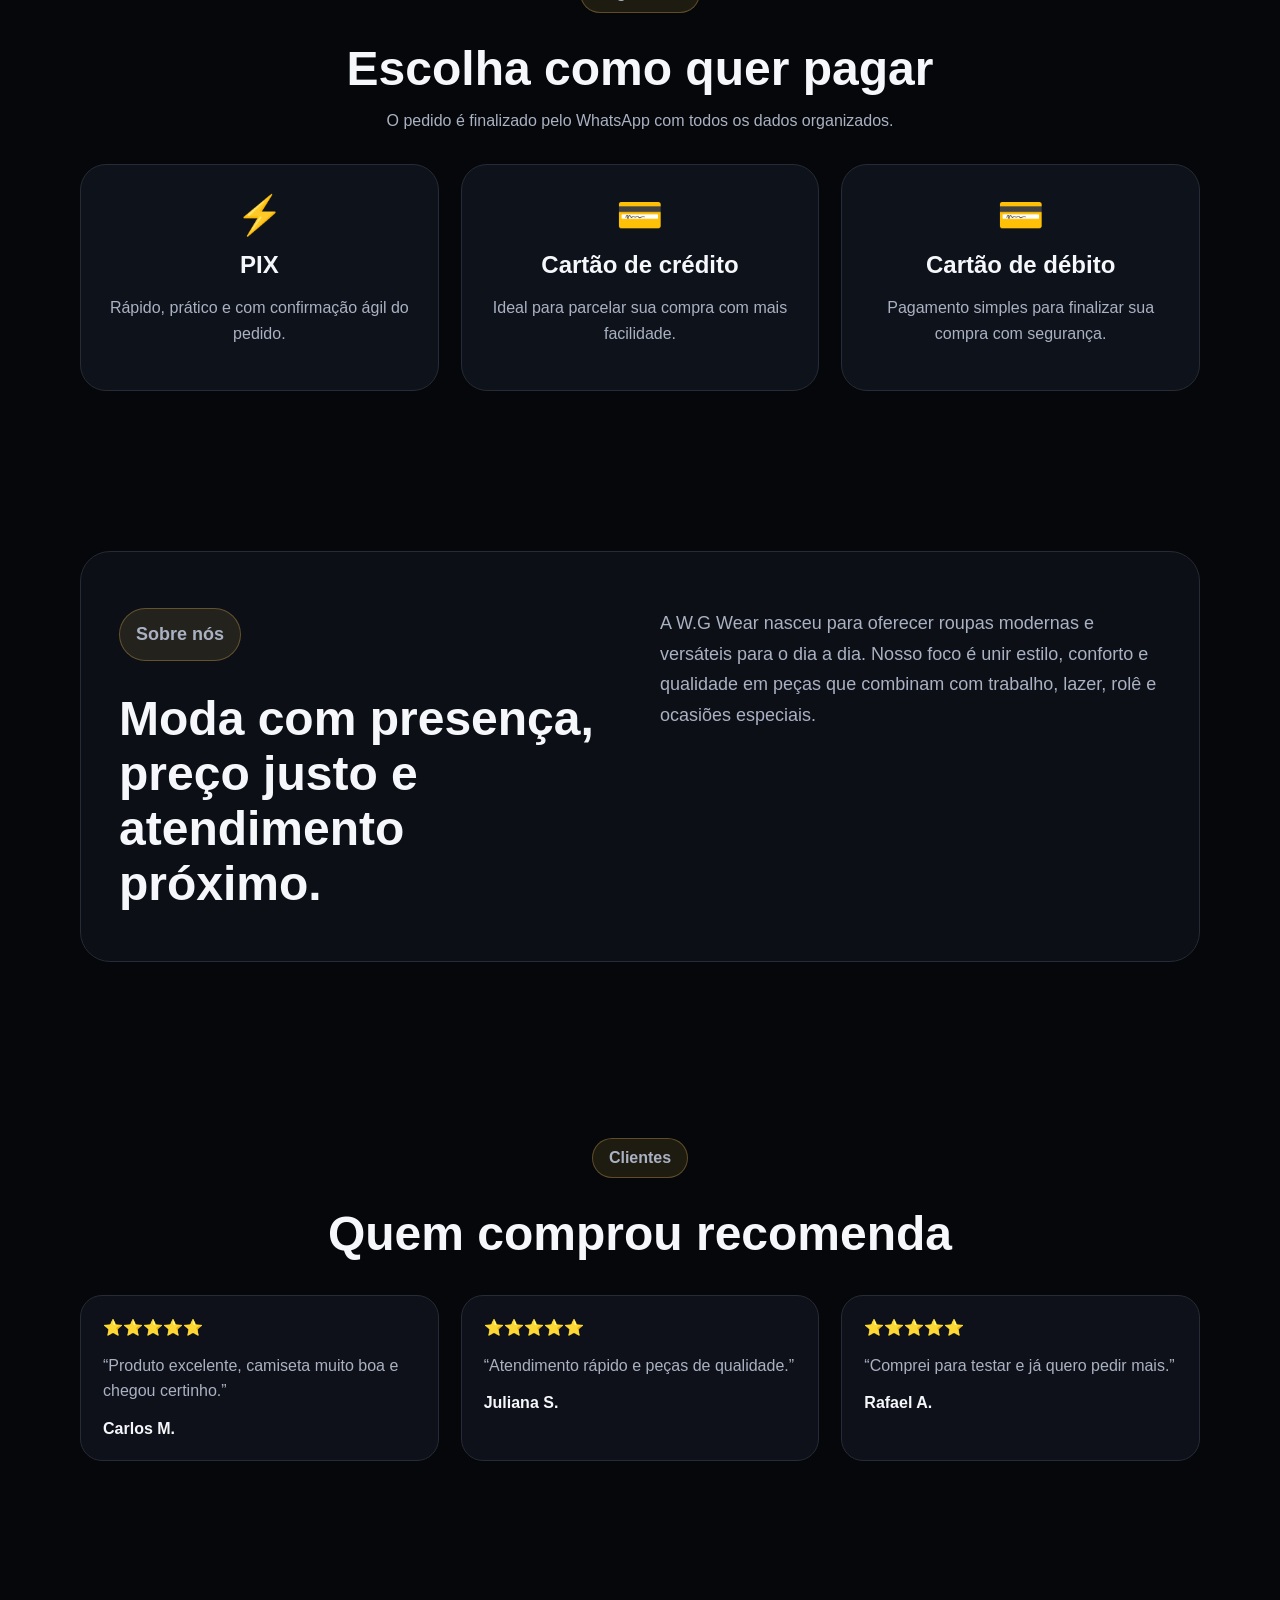
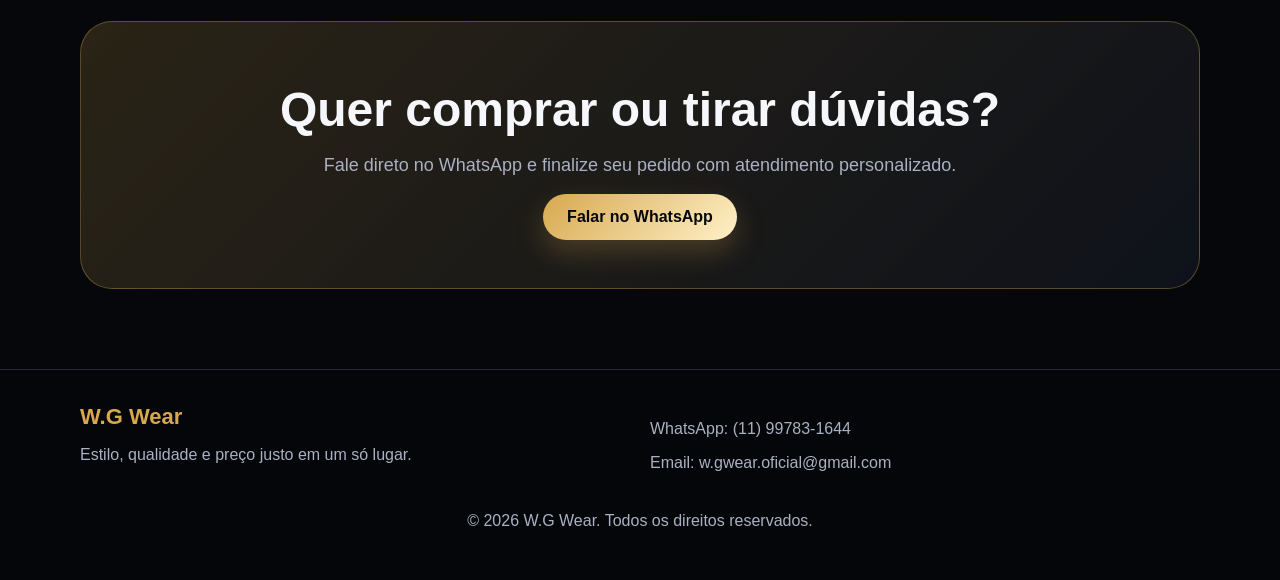
==== commit 43e3ffeb: "Add files via upload" ====
--- a/wemerson_imports_checkout_detalhes/index.html
+++ b/wemerson_imports_checkout_detalhes/index.html
@@ -254,20 +254,20 @@
     PIX
   </option>
 
-  <option value="Cartão de Crédito">
-    Cartão de Crédito
+  <option value="Cartão de crédito">
+    Cartão de crédito
   </option>
 
-  <option value="Cartão de Débito">
-    Cartão de Débito
+  <option value="Cartão de débito">
+    Cartão de débito
   </option>
 </select>
 
 <button
   type="button"
-  id="btnFinalizarPagamento"
+  id="btnFinalizarPedido"
   class="btn primary full"
-  onclick="finalizarPedidoMercadoPago()"
+  onclick="enviarPedidoWhatsapp()"
 >
   Finalizar Pedido
 </button>
@@ -298,6 +298,6 @@
   </p>
 </footer>
 
-<script src="script.js"></script>
+<script src="script.js" defer></script>
 </body>
 </html>
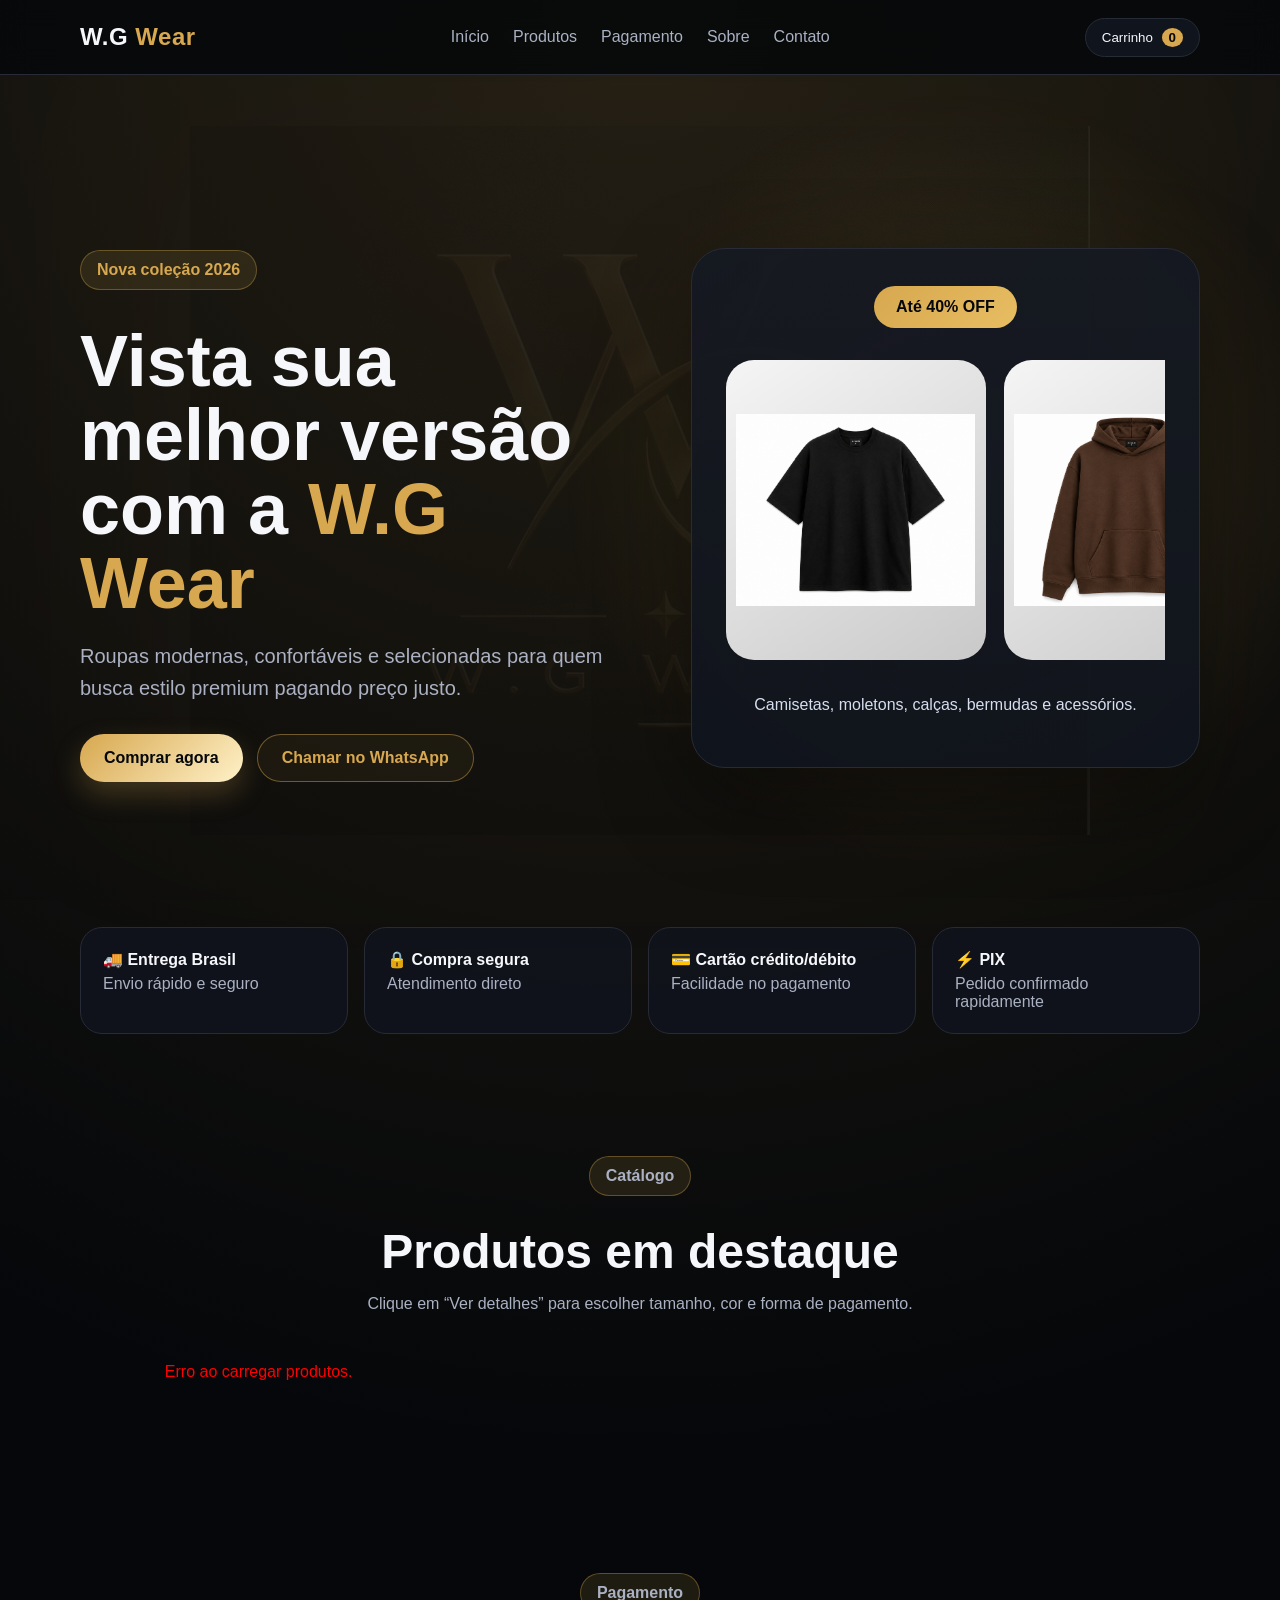
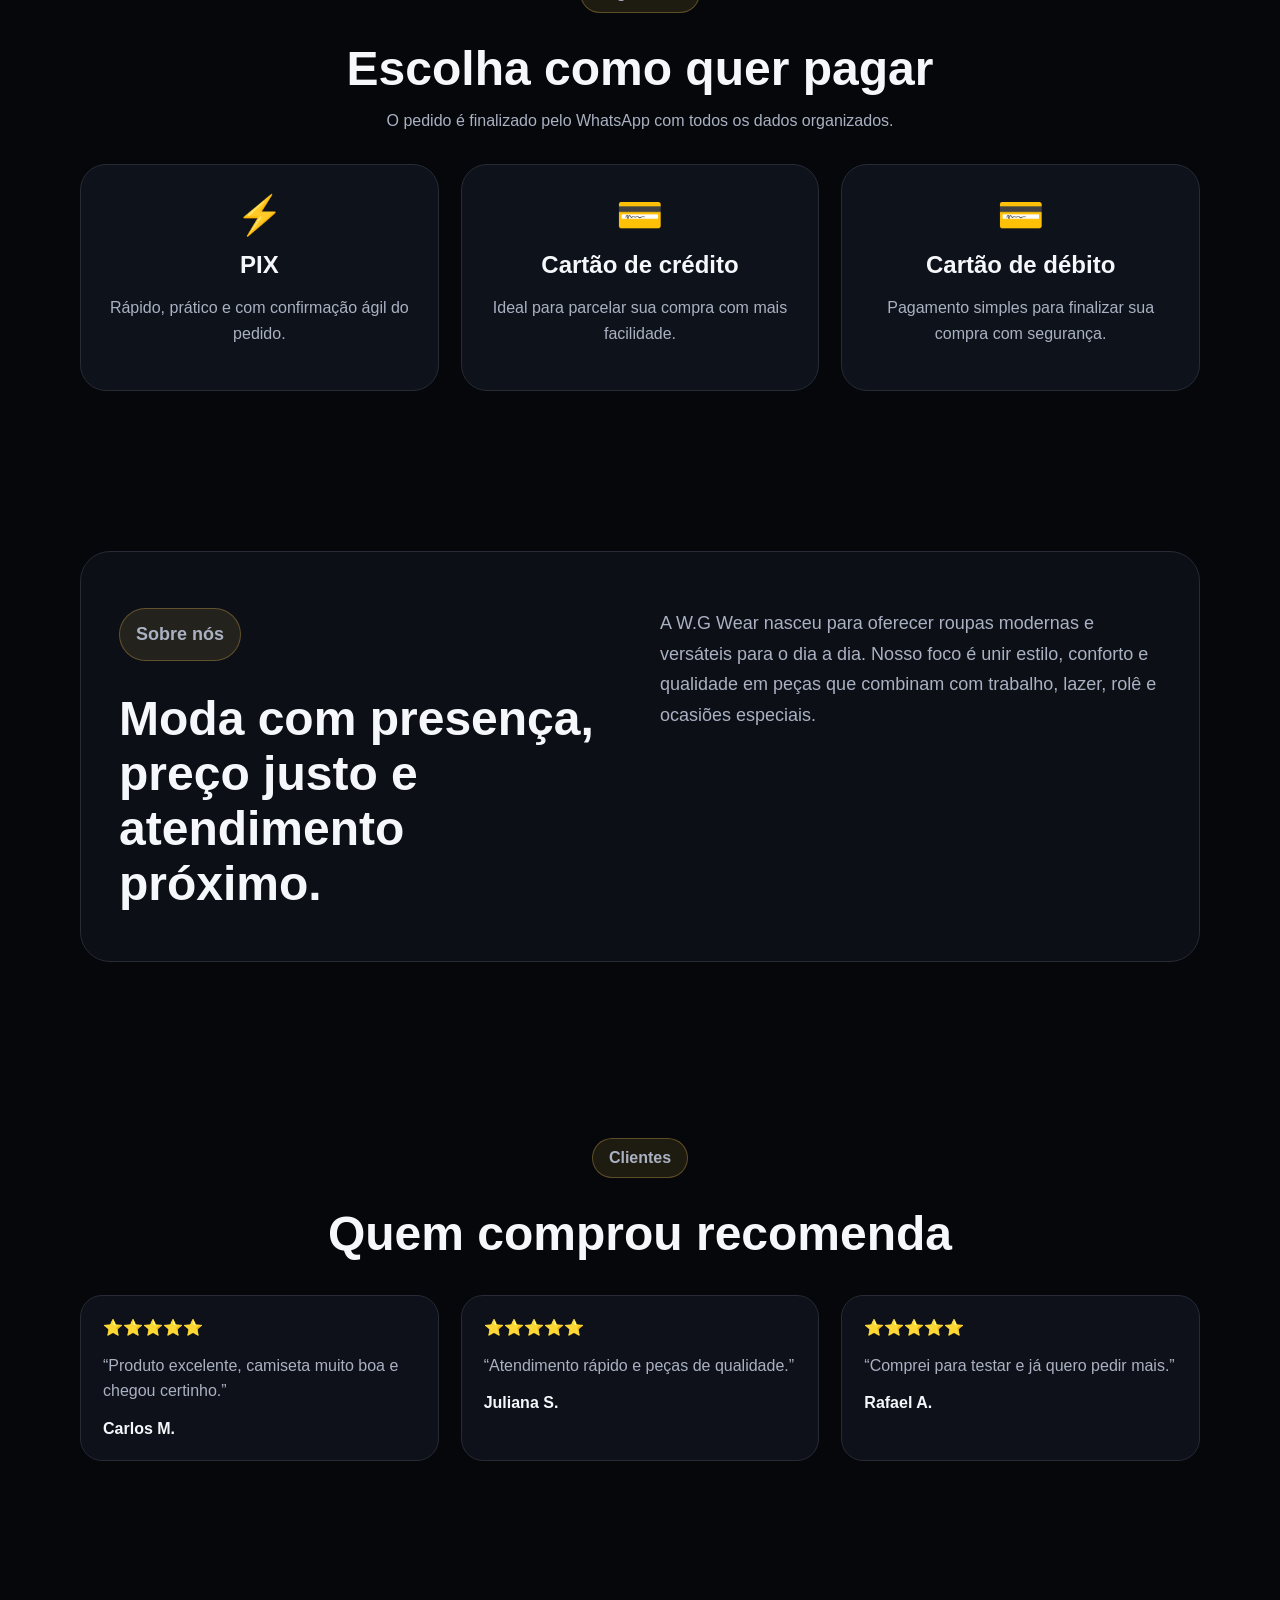
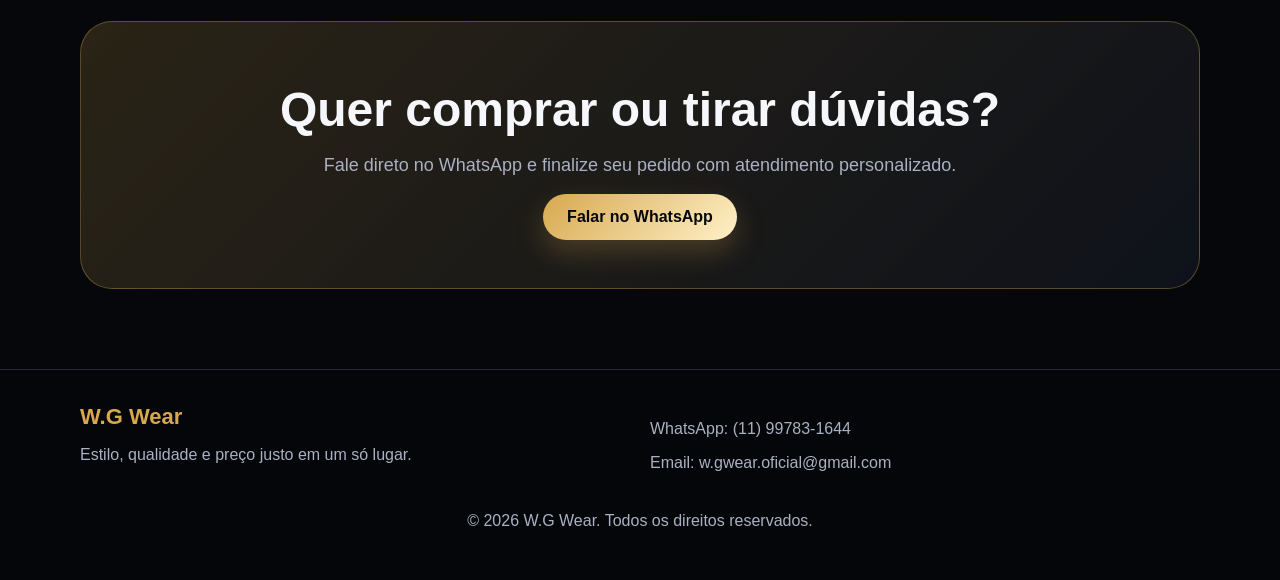
==== commit 69605a45: "Add files via upload" ====
--- a/wemerson_imports_checkout_detalhes/index.html
+++ b/wemerson_imports_checkout_detalhes/index.html
@@ -13,6 +13,15 @@
   <meta property="og:image" content="assets/logo-bg.png" />
   <link rel="icon" href="assets/logo-bg.png" type="image/png" />
   <link rel="stylesheet" href="style.css" />
+  <!-- Google tag (gtag.js) -->
+  <script async src="https://www.googletagmanager.com/gtag/js?id=G-TPC8C4ZMBR"></script>
+  <script>
+  window.dataLayer = window.dataLayer || [];
+  function gtag(){dataLayer.push(arguments);}
+  gtag('js', new Date());
+
+  gtag('config', 'G-TPC8C4ZMBR');
+  </script>
 </head>
 <body>
   <div class="site-bg-logo" aria-hidden="true"></div>
@@ -123,7 +132,7 @@
       <div class="container contact-box">
         <h2>Quer comprar ou tirar dúvidas?</h2>
         <p>Fale direto no WhatsApp e finalize seu pedido com atendimento personalizado.</p>
-        <a class="btn primary" href="https://wa.me/5511997831644?text=Ol%C3%A1%2C%20tenho%20interesse%20nos%20produtos%20da%20Wemerson%20Imports" target="_blank">Falar no WhatsApp</a>
+        <a class="btn primary" href="https://wa.me/5511997831644?text=Ol%C3%A1%2C%20tenho%20interesse%20nos%20produtos%20da%20W.G%20Wear" target="_blank">Falar no WhatsApp</a>
       </div>
     </section>
   </main>
